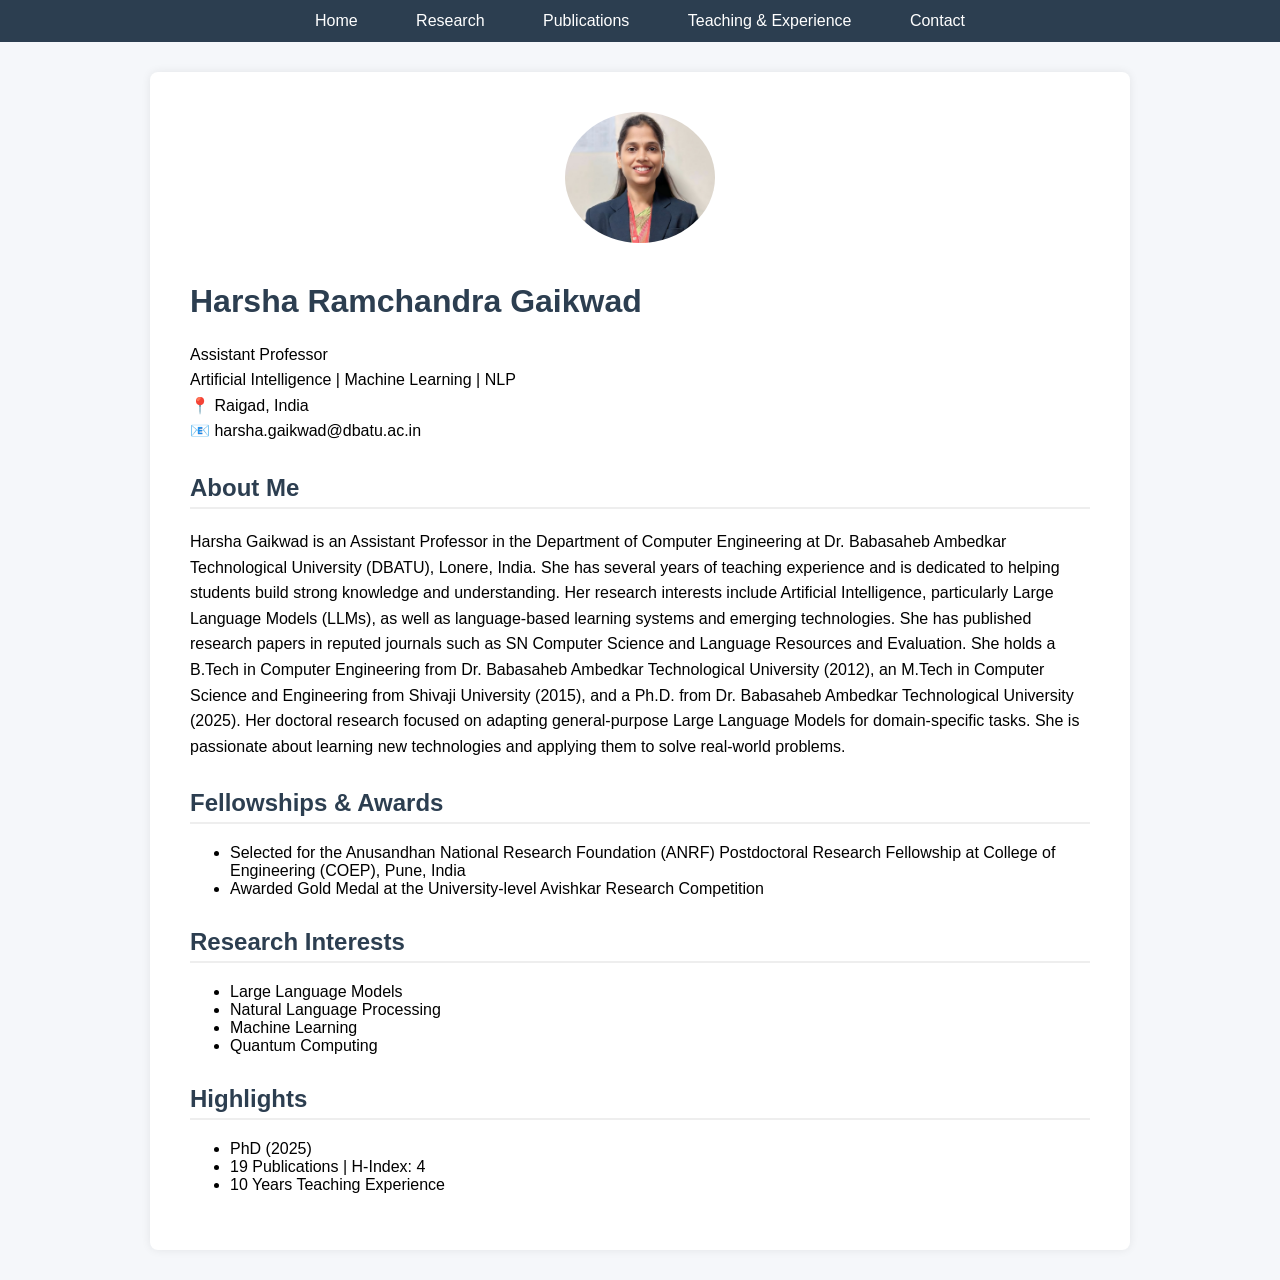
==== index.html @ 40c39194 "Update index.html" ====
<!DOCTYPE html>
<html>
<head>
<title>Harsha R. Gaikwad</title>
<link rel="stylesheet" href="style.css">
</head>

<body>

<div class="navbar">
<a href="index.html">Home</a>
<a href="research.html">Research</a>
<a href="publications.html">Publications</a>
<a href="teaching.html">Teaching & Experience</a>
<a href="contact.html">Contact</a>
</div>

<div class="container">

<div style="text-align:center;">
<img src="profile.jpeg" width="150">
</div>

<h1>Harsha Ramchandra Gaikwad</h1>

<p>
Assistant Professor <br>
Artificial Intelligence | Machine Learning | NLP <br>
📍 Raigad, India <br>
📧 harsha.gaikwad@dbatu.ac.in
</p>

<h2>About Me</h2>
<p>
Harsha Gaikwad is an Assistant Professor in the Department of Computer Engineering at Dr. Babasaheb Ambedkar Technological University (DBATU), Lonere, India. She has several years of teaching experience and is dedicated to helping students build strong knowledge and understanding. Her research interests include Artificial Intelligence, particularly Large Language Models (LLMs), as well as language-based learning systems and emerging technologies. She has published research papers in reputed journals such as SN Computer Science and Language Resources and Evaluation. She holds a B.Tech in Computer Engineering from Dr. Babasaheb Ambedkar Technological University (2012), an M.Tech in Computer Science and Engineering from Shivaji University (2015), and a Ph.D. from Dr. Babasaheb Ambedkar Technological University (2025). Her doctoral research focused on adapting general-purpose Large Language Models for domain-specific tasks. She is passionate about learning new technologies and applying them to solve real-world problems.
</p>


  <h2>Fellowships & Awards</h2>
<ul>
<li>Selected for the Anusandhan National Research Foundation (ANRF) Postdoctoral Research Fellowship at College of Engineering  (COEP), Pune, India</li>
<li>Awarded Gold Medal at the University-level Avishkar Research Competition</li>
</ul>
  
<h2>Research Interests</h2>
<ul>
<li>Large Language Models</li>
<li>Natural Language Processing</li>
<li>Machine Learning</li>
<li>Quantum Computing</li>
</ul>



<h2>Highlights</h2>
<ul>
<li>PhD (2025)</li>
<li>19 Publications | H-Index: 4</li>
<li>10 Years Teaching Experience</li>
</ul>

</div>

</body>
</html>
---- style.css ----
body {
    font-family: "Segoe UI", Arial, sans-serif;
    margin: 0;
    background-color: #f5f7fa;
}

/* NAVBAR */
.navbar {
    background-color: #2c3e50;
    padding: 12px 0;
    text-align: center;
    position: sticky;
    top: 0;
}

.navbar a {
    color: white;
    margin: 0 15px;
    text-decoration: none;
    font-weight: 500;
    padding: 8px 12px;
}

.navbar a:hover {
    background-color: #f39c12;
    border-radius: 5px;
}

/* CONTAINER */
.container {
    padding: 40px;
    max-width: 900px;
    margin: 30px auto;
    background: white;
    box-shadow: 0 0 10px rgba(0,0,0,0.08);
    border-radius: 8px;
}

/* HEADINGS */
h1, h2 {
    color: #2c3e50;
}

h2 {
    border-bottom: 2px solid #eee;
    padding-bottom: 5px;
    margin-top: 30px;
}

/* TEXT */
p {
    line-height: 1.6;
}

/* PUBLICATIONS */
.pub {
    background: #f9f9f9;
    padding: 15px;
    margin-bottom: 15px;
    border-left: 4px solid #2c3e50;
    border-radius: 5px;
}

/* IMAGE */
img {
    border-radius: 50%;
    margin-bottom: 15px;
}
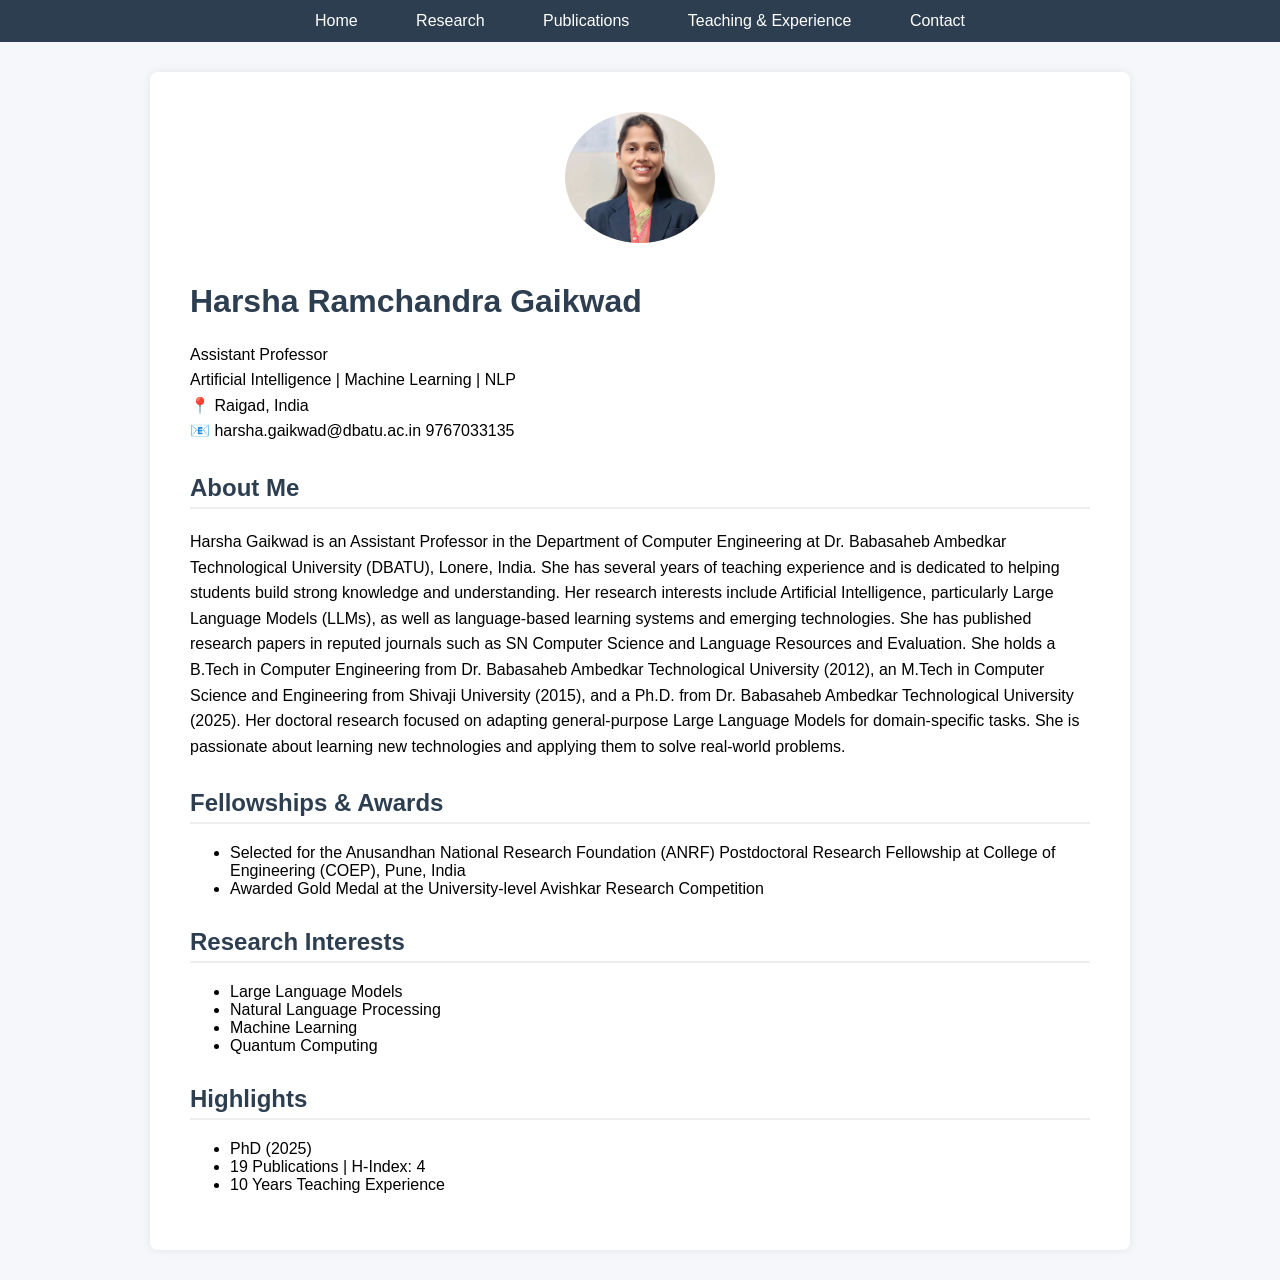
==== commit fc2a8ed6: "Update index.html" ====
--- a/index.html
+++ b/index.html
@@ -28,11 +28,19 @@
 Artificial Intelligence | Machine Learning | NLP <br>
 📍 Raigad, India <br>
 📧 harsha.gaikwad@dbatu.ac.in
+  9767033135
 </p>
 
 <h2>About Me</h2>
 <p>
-Harsha Gaikwad is an Assistant Professor in the Department of Computer Engineering at Dr. Babasaheb Ambedkar Technological University (DBATU), Lonere, India. She has several years of teaching experience and is dedicated to helping students build strong knowledge and understanding. Her research interests include Artificial Intelligence, particularly Large Language Models (LLMs), as well as language-based learning systems and emerging technologies. She has published research papers in reputed journals such as SN Computer Science and Language Resources and Evaluation. She holds a B.Tech in Computer Engineering from Dr. Babasaheb Ambedkar Technological University (2012), an M.Tech in Computer Science and Engineering from Shivaji University (2015), and a Ph.D. from Dr. Babasaheb Ambedkar Technological University (2025). Her doctoral research focused on adapting general-purpose Large Language Models for domain-specific tasks. She is passionate about learning new technologies and applying them to solve real-world problems.
+Harsha Gaikwad is an Assistant Professor in the Department of Computer Engineering at Dr. Babasaheb Ambedkar Technological University (DBATU), Lonere, 
+  India. She has several years of teaching experience and is dedicated to helping students build strong knowledge and understanding. 
+  Her research interests include Artificial Intelligence, particularly Large Language Models (LLMs), as well as language-based learning systems and 
+  emerging technologies. 
+  She has published research papers in reputed journals such as SN Computer Science and Language Resources and Evaluation. 
+  She holds a B.Tech in Computer Engineering from Dr. Babasaheb Ambedkar Technological University (2012), 
+  an M.Tech in Computer Science and Engineering from Shivaji University (2015), and a Ph.D. from Dr. Babasaheb Ambedkar Technological University (2025). 
+  Her doctoral research focused on adapting general-purpose Large Language Models for domain-specific tasks. She is passionate about learning new technologies and applying them to solve real-world problems.
 </p>
 
 
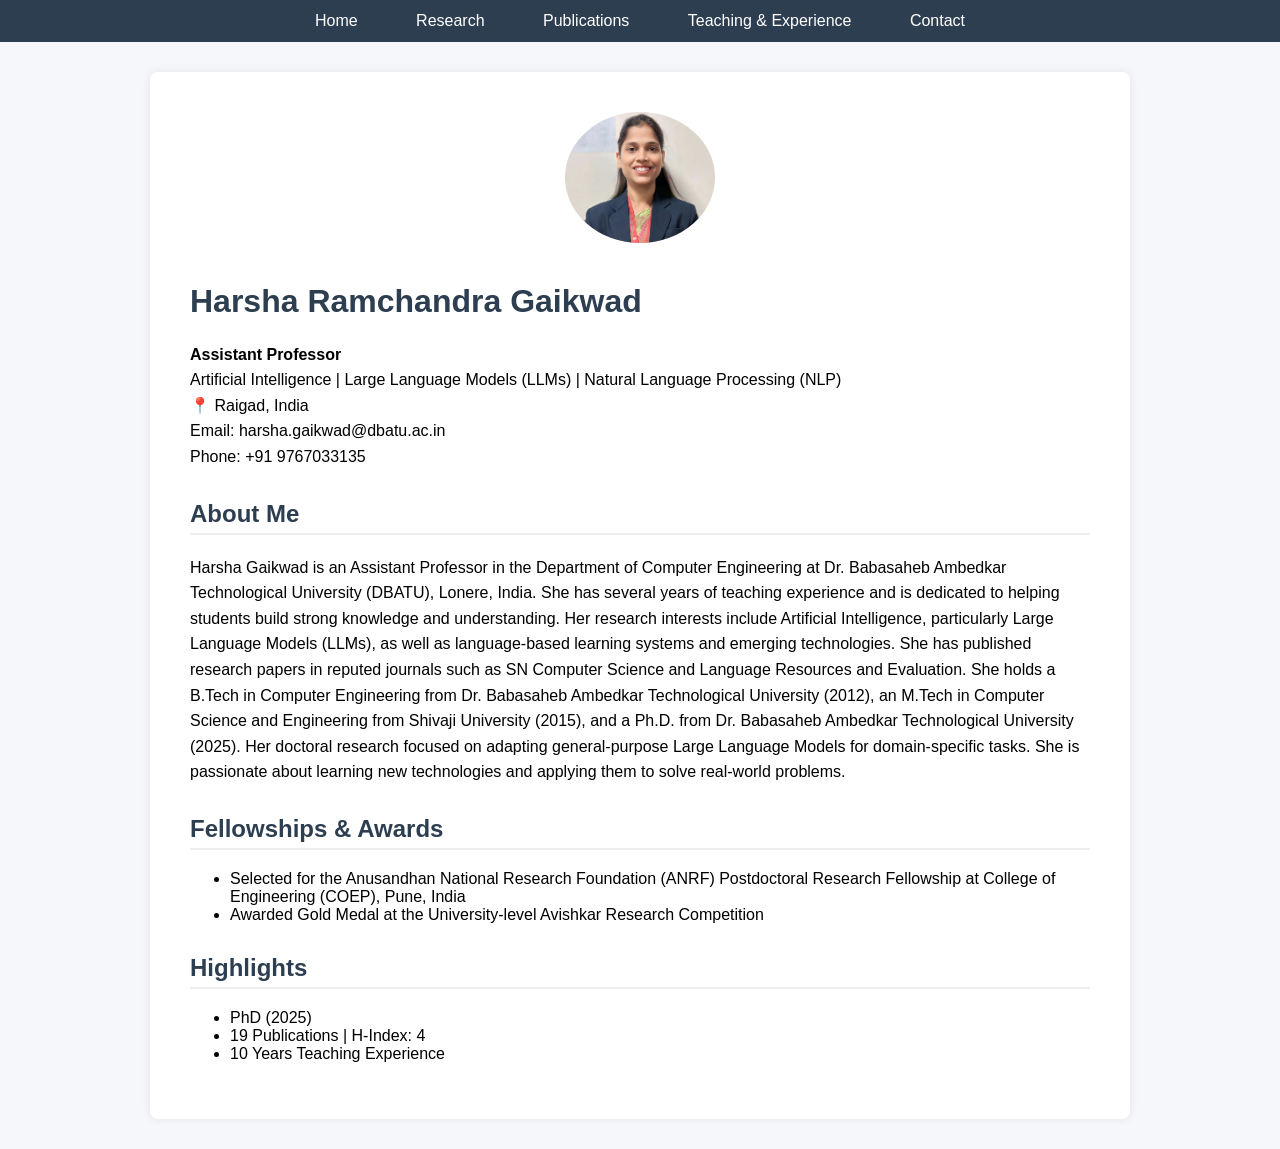
==== commit cf1b88da: "Update index.html" ====
--- a/index.html
+++ b/index.html
@@ -24,13 +24,13 @@
 <h1>Harsha Ramchandra Gaikwad</h1>
 
 <p>
-Assistant Professor <br>
-Artificial Intelligence | Machine Learning | NLP <br>
-📍 Raigad, India <br>
-📧 harsha.gaikwad@dbatu.ac.in
-  9767033135
+<strong>Assistant Professor</strong><br>
+Artificial Intelligence | Large Language Models (LLMs) | Natural Language Processing (NLP)<br>
+📍 Raigad, India<br>
+Email: harsha.gaikwad@dbatu.ac.in<br>
+Phone: +91 9767033135
 </p>
-
+  
 <h2>About Me</h2>
 <p>
 Harsha Gaikwad is an Assistant Professor in the Department of Computer Engineering at Dr. Babasaheb Ambedkar Technological University (DBATU), Lonere, 
@@ -50,13 +50,6 @@
 <li>Awarded Gold Medal at the University-level Avishkar Research Competition</li>
 </ul>
   
-<h2>Research Interests</h2>
-<ul>
-<li>Large Language Models</li>
-<li>Natural Language Processing</li>
-<li>Machine Learning</li>
-<li>Quantum Computing</li>
-</ul>
 
 
 
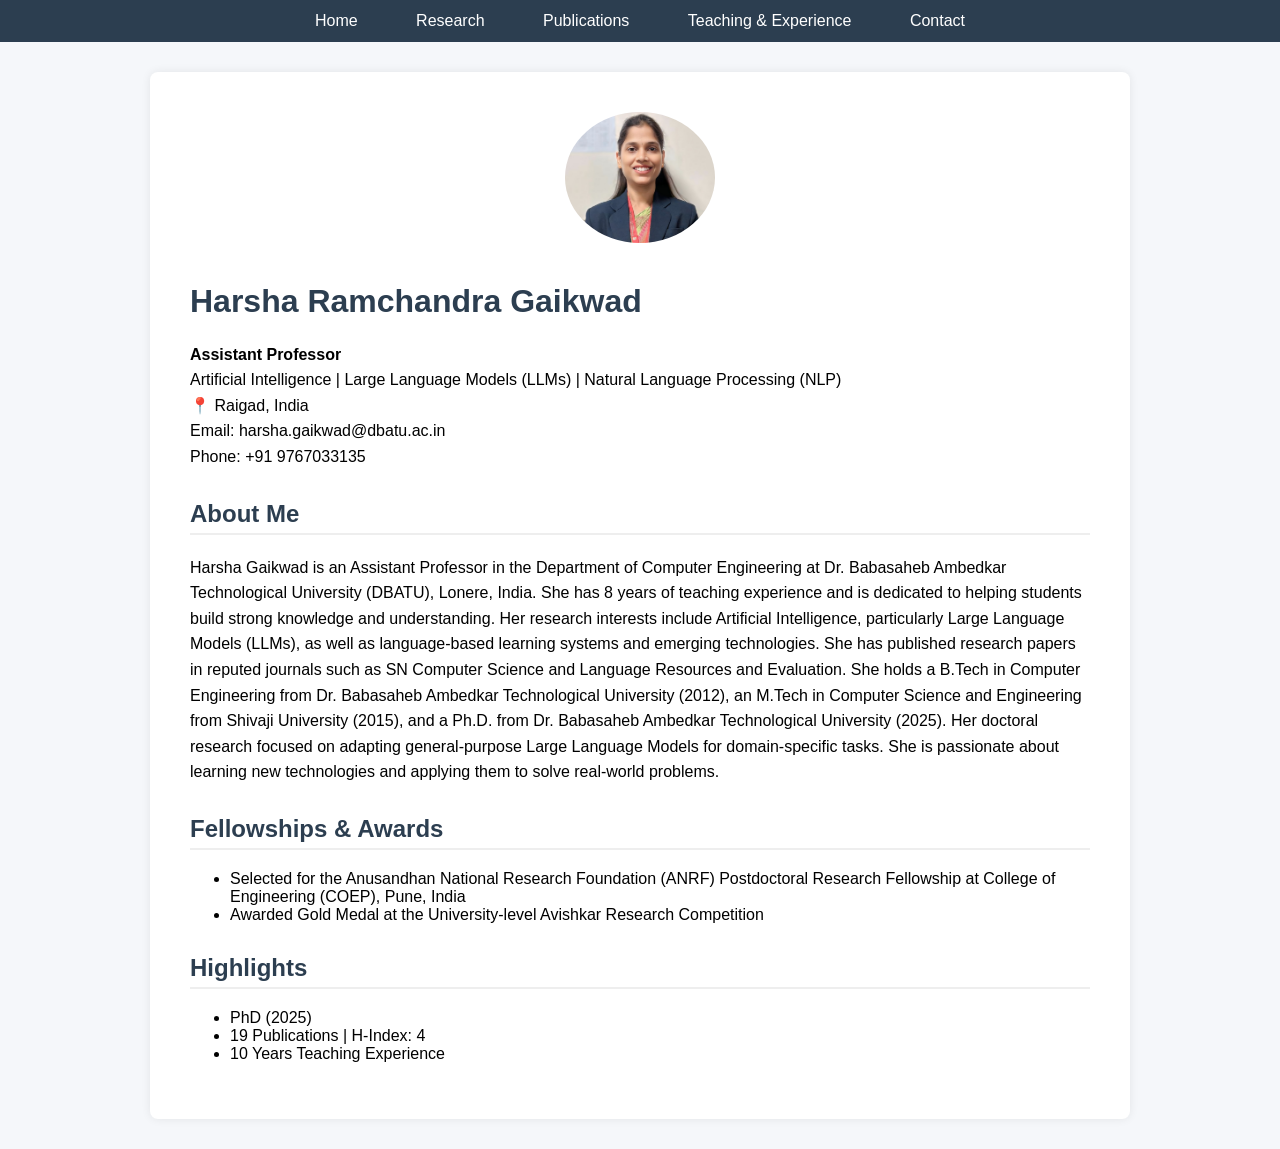
==== commit 8fa5f0ba: "Update index.html" ====
--- a/index.html
+++ b/index.html
@@ -34,7 +34,7 @@
 <h2>About Me</h2>
 <p>
 Harsha Gaikwad is an Assistant Professor in the Department of Computer Engineering at Dr. Babasaheb Ambedkar Technological University (DBATU), Lonere, 
-  India. She has several years of teaching experience and is dedicated to helping students build strong knowledge and understanding. 
+  India. She has 8 years of teaching experience and is dedicated to helping students build strong knowledge and understanding. 
   Her research interests include Artificial Intelligence, particularly Large Language Models (LLMs), as well as language-based learning systems and 
   emerging technologies. 
   She has published research papers in reputed journals such as SN Computer Science and Language Resources and Evaluation. 
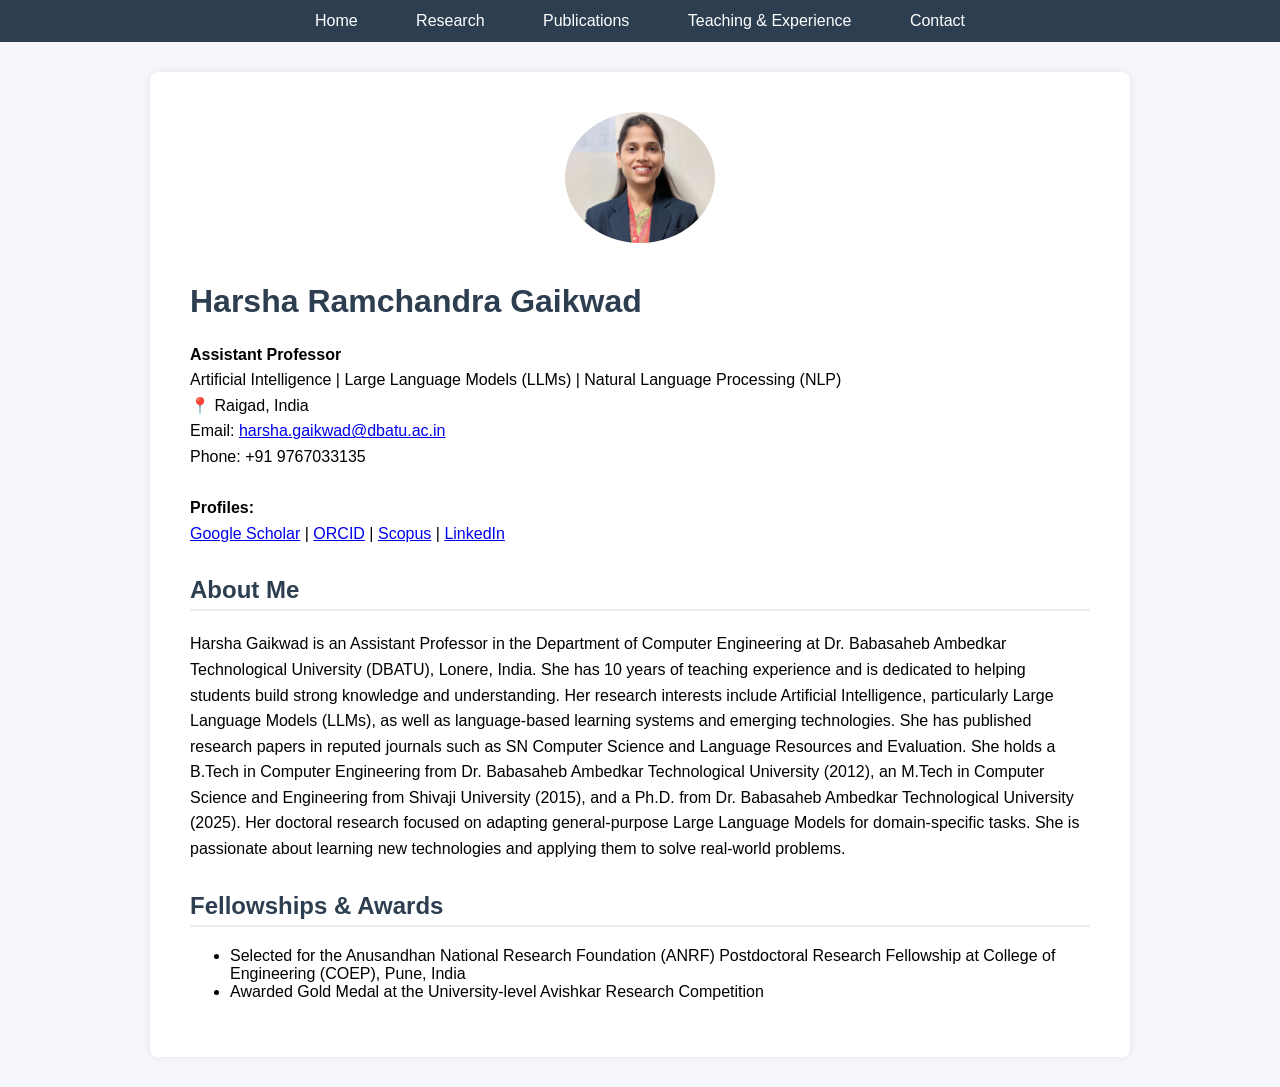
==== commit 32d45f65: "Update index.html" ====
--- a/index.html
+++ b/index.html
@@ -27,14 +27,20 @@
 <strong>Assistant Professor</strong><br>
 Artificial Intelligence | Large Language Models (LLMs) | Natural Language Processing (NLP)<br>
 📍 Raigad, India<br>
-Email: harsha.gaikwad@dbatu.ac.in<br>
-Phone: +91 9767033135
+
+Email: <a href="mailto:harsha.gaikwad@dbatu.ac.in">harsha.gaikwad@dbatu.ac.in</a><br>
+Phone: +91 9767033135<br><br>
+
+<strong>Profiles:</strong><br>
+<a href="https://scholar.google.com/citations?user=UqezAY8AAAAJ&hl=en" target="_blank">Google Scholar</a> |
+<a href="https://orcid.org/0000-0003-2760-0009" target="_blank">ORCID</a> |
+<a href="https://www.scopus.com/authid/detail.uri?authorId=57553435400" target="_blank">Scopus</a> |
+<a href="https://www.linkedin.com/in/harsha-gaikwad-33515127b" target="_blank">LinkedIn</a>
 </p>
-  
 <h2>About Me</h2>
 <p>
 Harsha Gaikwad is an Assistant Professor in the Department of Computer Engineering at Dr. Babasaheb Ambedkar Technological University (DBATU), Lonere, 
-  India. She has 8 years of teaching experience and is dedicated to helping students build strong knowledge and understanding. 
+  India. She has 10 years of teaching experience and is dedicated to helping students build strong knowledge and understanding. 
   Her research interests include Artificial Intelligence, particularly Large Language Models (LLMs), as well as language-based learning systems and 
   emerging technologies. 
   She has published research papers in reputed journals such as SN Computer Science and Language Resources and Evaluation. 
@@ -51,15 +57,6 @@
 </ul>
   
 
-
-
-<h2>Highlights</h2>
-<ul>
-<li>PhD (2025)</li>
-<li>19 Publications | H-Index: 4</li>
-<li>10 Years Teaching Experience</li>
-</ul>
-
 </div>
 
 </body>
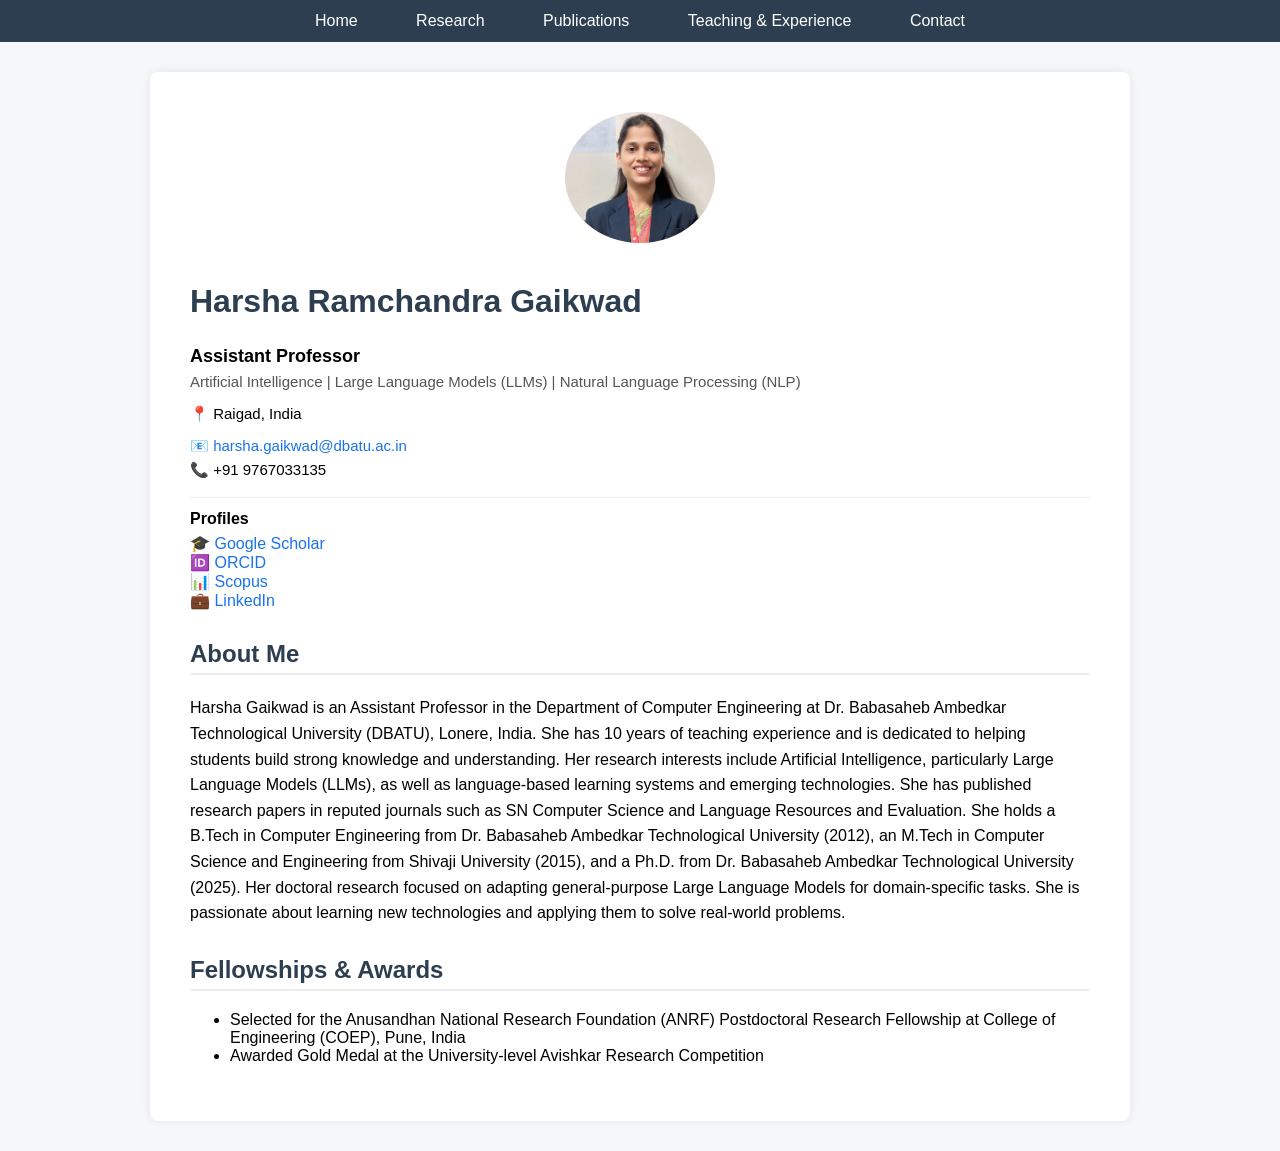
==== commit 6fd6789e: "Update index.html" ====
--- a/index.html
+++ b/index.html
@@ -23,19 +23,51 @@
 
 <h1>Harsha Ramchandra Gaikwad</h1>
 
-<p>
-<strong>Assistant Professor</strong><br>
-Artificial Intelligence | Large Language Models (LLMs) | Natural Language Processing (NLP)<br>
-📍 Raigad, India<br>
+<p style="line-height:1.6; font-size:15px;">
+  <strong style="font-size:18px;">Assistant Professor</strong><br>
+  <span style="color:#555;">
+    Artificial Intelligence | Large Language Models (LLMs) | Natural Language Processing (NLP)
+  </span><br>
 
-Email: <a href="mailto:harsha.gaikwad@dbatu.ac.in">harsha.gaikwad@dbatu.ac.in</a><br>
-Phone: +91 9767033135<br><br>
+  <span style="display:block; margin-top:8px;">📍 Raigad, India</span>
 
-<strong>Profiles:</strong><br>
-<a href="https://scholar.google.com/citations?user=UqezAY8AAAAJ&hl=en" target="_blank">Google Scholar</a> |
-<a href="https://orcid.org/0000-0003-2760-0009" target="_blank">ORCID</a> |
-<a href="https://www.scopus.com/authid/detail.uri?authorId=57553435400" target="_blank">Scopus</a> |
-<a href="https://www.linkedin.com/in/harsha-gaikwad-33515127b" target="_blank">LinkedIn</a>
+  <span style="display:block; margin-top:8px;">
+    📧 <a href="mailto:harsha.gaikwad@dbatu.ac.in" style="text-decoration:none; color:#1a73e8;">
+      harsha.gaikwad@dbatu.ac.in
+    </a>
+  </span>
+
+  <span style="display:block;">
+    📞 +91 9767033135
+  </span>
+
+  <hr style="margin:12px 0; border:0; border-top:1px solid #eee;">
+
+  <strong style="font-size:16px;">Profiles</strong><br>
+
+  <span style="display:block; margin-top:6px;">
+    🎓 <a href="https://scholar.google.com/citations?user=UqezAY8AAAAJ&hl=en" target="_blank" style="text-decoration:none; color:#1a73e8;">
+      Google Scholar
+    </a>
+  </span>
+
+  <span style="display:block;">
+    🆔 <a href="https://orcid.org/0000-0003-2760-0009" target="_blank" style="text-decoration:none; color:#1a73e8;">
+      ORCID
+    </a>
+  </span>
+
+  <span style="display:block;">
+    📊 <a href="https://www.scopus.com/authid/detail.uri?authorId=57553435400" target="_blank" style="text-decoration:none; color:#1a73e8;">
+      Scopus
+    </a>
+  </span>
+
+  <span style="display:block;">
+    💼 <a href="https://www.linkedin.com/in/harsha-gaikwad-33515127b" target="_blank" style="text-decoration:none; color:#1a73e8;">
+      LinkedIn
+    </a>
+  </span>
 </p>
 <h2>About Me</h2>
 <p>
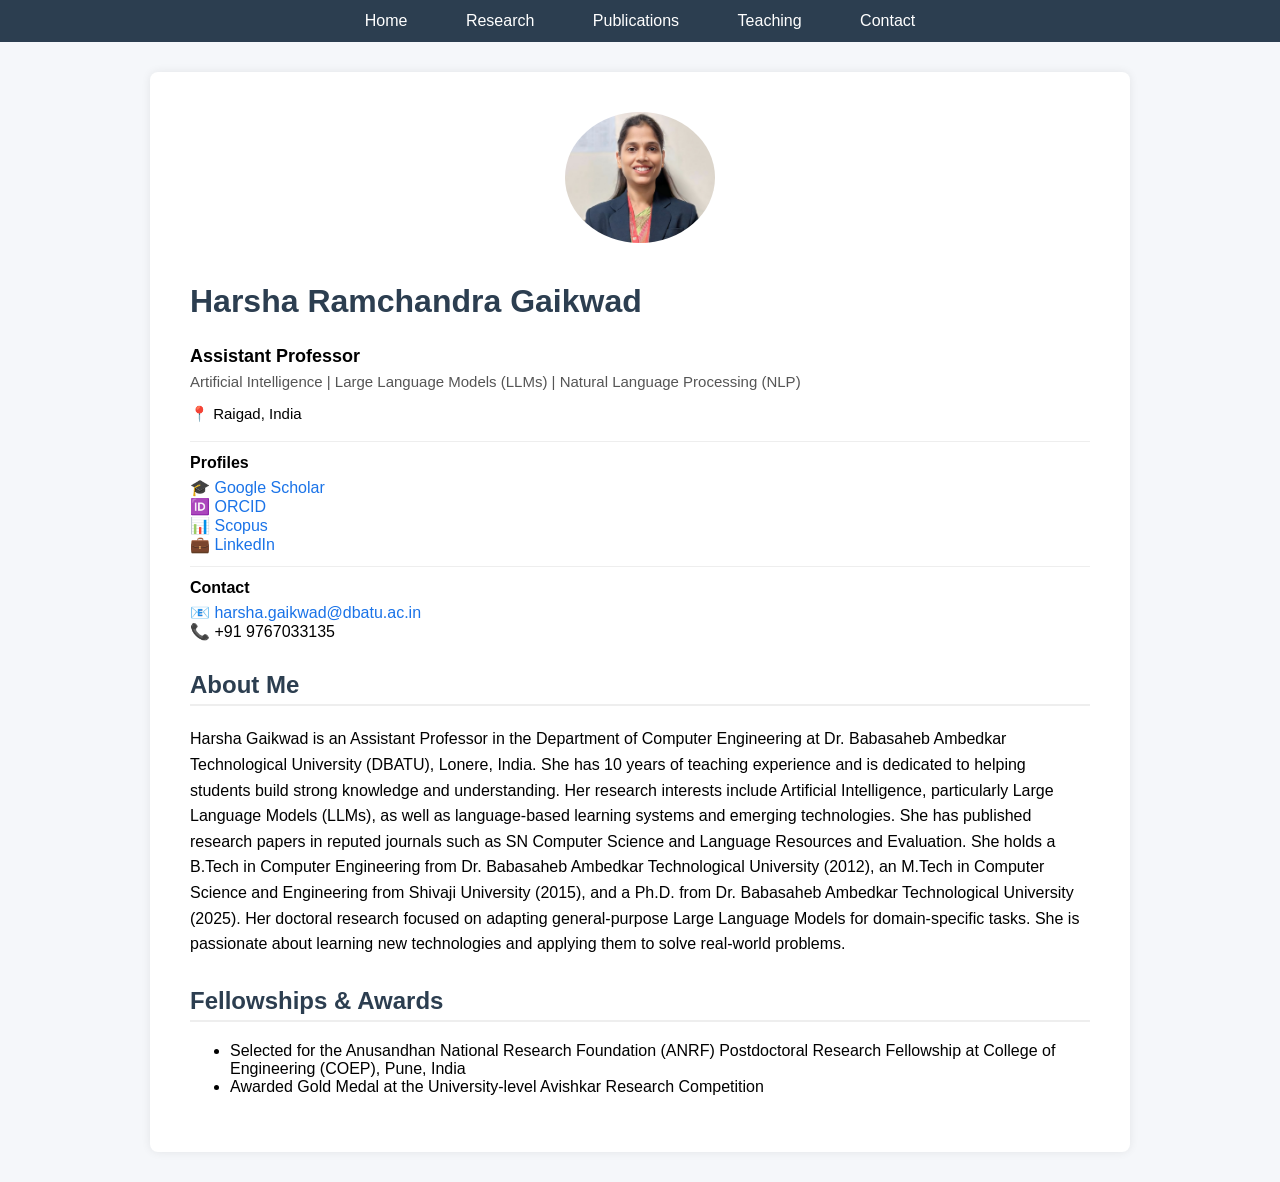
==== commit 0dadb4c4: "Update index.html" ====
--- a/index.html
+++ b/index.html
@@ -11,7 +11,7 @@
 <a href="index.html">Home</a>
 <a href="research.html">Research</a>
 <a href="publications.html">Publications</a>
-<a href="teaching.html">Teaching & Experience</a>
+<a href="teaching.html">Teaching</a>
 <a href="contact.html">Contact</a>
 </div>
 
@@ -25,21 +25,12 @@
 
 <p style="line-height:1.6; font-size:15px;">
   <strong style="font-size:18px;">Assistant Professor</strong><br>
+  
   <span style="color:#555;">
     Artificial Intelligence | Large Language Models (LLMs) | Natural Language Processing (NLP)
   </span><br>
 
   <span style="display:block; margin-top:8px;">📍 Raigad, India</span>
-
-  <span style="display:block; margin-top:8px;">
-    📧 <a href="mailto:harsha.gaikwad@dbatu.ac.in" style="text-decoration:none; color:#1a73e8;">
-      harsha.gaikwad@dbatu.ac.in
-    </a>
-  </span>
-
-  <span style="display:block;">
-    📞 +91 9767033135
-  </span>
 
   <hr style="margin:12px 0; border:0; border-top:1px solid #eee;">
 
@@ -68,8 +59,22 @@
       LinkedIn
     </a>
   </span>
+
+  <hr style="margin:12px 0; border:0; border-top:1px solid #eee;">
+
+  <strong style="font-size:16px;">Contact</strong><br>
+
+  <span style="display:block; margin-top:6px;">
+    📧 <a href="mailto:harsha.gaikwad@dbatu.ac.in" style="text-decoration:none; color:#1a73e8;">
+      harsha.gaikwad@dbatu.ac.in
+    </a>
+  </span>
+
+  <span style="display:block;">
+    📞 +91 9767033135
+  </span>
 </p>
-<h2>About Me</h2>
+  <h2>About Me</h2>
 <p>
 Harsha Gaikwad is an Assistant Professor in the Department of Computer Engineering at Dr. Babasaheb Ambedkar Technological University (DBATU), Lonere, 
   India. She has 10 years of teaching experience and is dedicated to helping students build strong knowledge and understanding. 
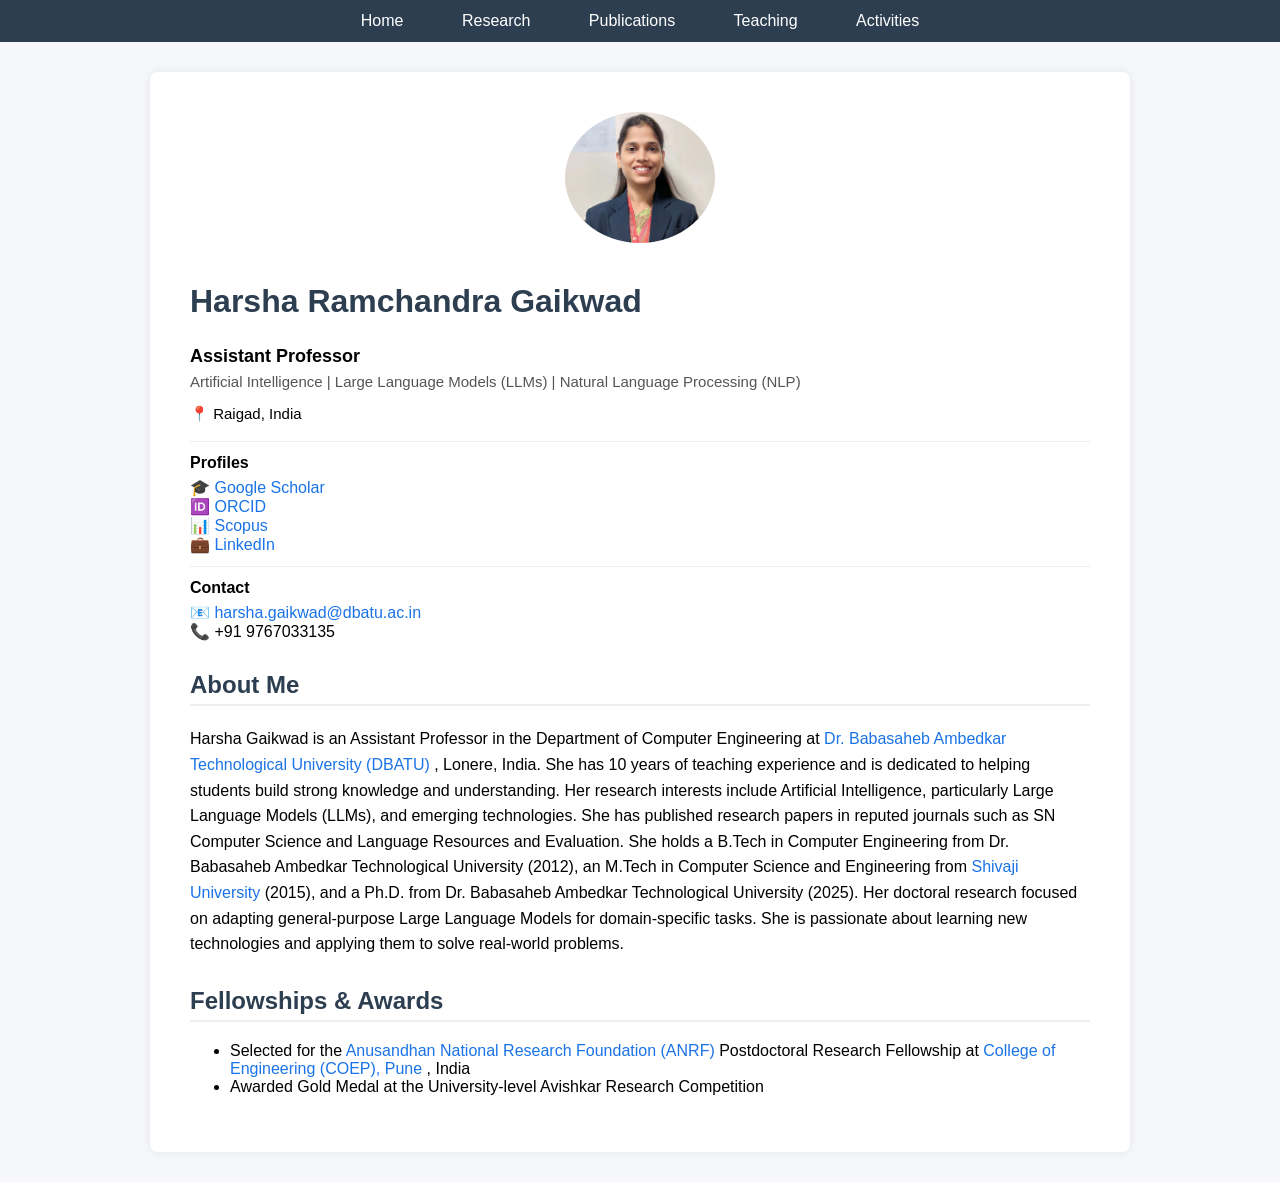
==== commit 7bb32954: "Update index.html" ====
--- a/index.html
+++ b/index.html
@@ -12,7 +12,7 @@
 <a href="research.html">Research</a>
 <a href="publications.html">Publications</a>
 <a href="teaching.html">Teaching</a>
-<a href="contact.html">Contact</a>
+<a href="Activities.html">Activities</a>
 </div>
 
 <div class="container">
@@ -76,23 +76,52 @@
 </p>
   <h2>About Me</h2>
 <p>
-Harsha Gaikwad is an Assistant Professor in the Department of Computer Engineering at Dr. Babasaheb Ambedkar Technological University (DBATU), Lonere, 
-  India. She has 10 years of teaching experience and is dedicated to helping students build strong knowledge and understanding. 
-  Her research interests include Artificial Intelligence, particularly Large Language Models (LLMs), as well as language-based learning systems and 
-  emerging technologies. 
-  She has published research papers in reputed journals such as SN Computer Science and Language Resources and Evaluation. 
-  She holds a B.Tech in Computer Engineering from Dr. Babasaheb Ambedkar Technological University (2012), 
-  an M.Tech in Computer Science and Engineering from Shivaji University (2015), and a Ph.D. from Dr. Babasaheb Ambedkar Technological University (2025). 
-  Her doctoral research focused on adapting general-purpose Large Language Models for domain-specific tasks. She is passionate about learning new technologies and applying them to solve real-world problems.
+Harsha Gaikwad is an Assistant Professor in the Department of Computer Engineering at 
+<a href="https://dbatu.ac.in/" target="_blank" style="color:#1a73e8; text-decoration:none;">
+Dr. Babasaheb Ambedkar Technological University (DBATU)
+</a>, Lonere, India. 
+
+She has 10 years of teaching experience and is dedicated to helping students build strong knowledge and understanding. 
+Her research interests include Artificial Intelligence, particularly Large Language Models (LLMs), and emerging technologies. 
+
+She has published research papers in reputed journals such as SN Computer Science and Language Resources and Evaluation. 
+
+She holds a B.Tech in Computer Engineering from 
+
+Dr. Babasaheb Ambedkar Technological University (2012), 
+
+an M.Tech in Computer Science and Engineering from 
+<a href="https://www.unishivaji.ac.in/" target="_blank" style="color:#1a73e8; text-decoration:none;">
+Shivaji University
+</a> (2015), 
+
+and a Ph.D. from 
+
+Dr. Babasaheb Ambedkar Technological University
+(2025). 
+
+Her doctoral research focused on adapting general-purpose Large Language Models for domain-specific tasks. 
+She is passionate about learning new technologies and applying them to solve real-world problems.
 </p>
 
 
   <h2>Fellowships & Awards</h2>
 <ul>
-<li>Selected for the Anusandhan National Research Foundation (ANRF) Postdoctoral Research Fellowship at College of Engineering  (COEP), Pune, India</li>
-<li>Awarded Gold Medal at the University-level Avishkar Research Competition</li>
+<li>
+Selected for the 
+<a href="https://anrf.gov.in/" target="_blank" style="color:#1a73e8; text-decoration:none;">
+Anusandhan National Research Foundation (ANRF)
+</a> 
+Postdoctoral Research Fellowship at 
+<a href="https://www.coep.org.in/" target="_blank" style="color:#1a73e8; text-decoration:none;">
+College of Engineering (COEP), Pune
+</a>, India
+</li>
+
+<li>
+Awarded Gold Medal at the University-level Avishkar Research Competition
+</li>
 </ul>
-  
 
 </div>
 
